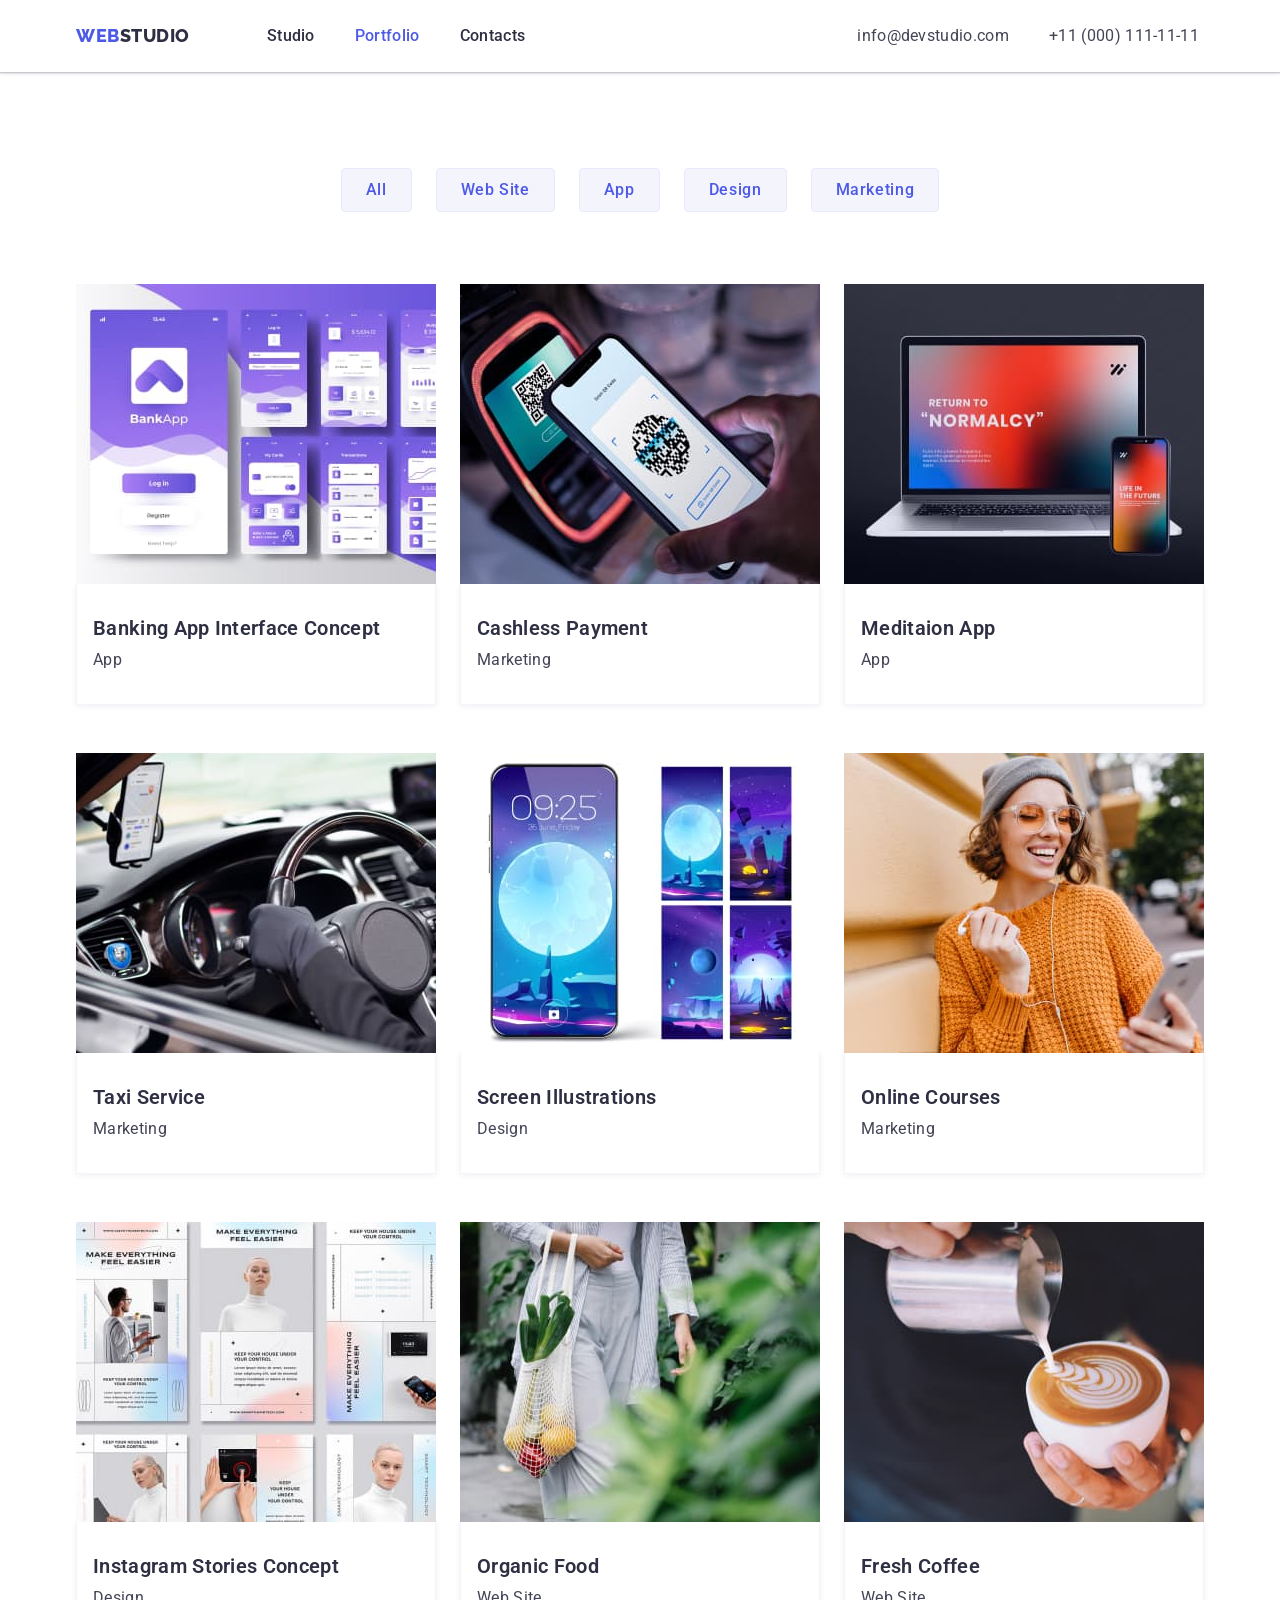
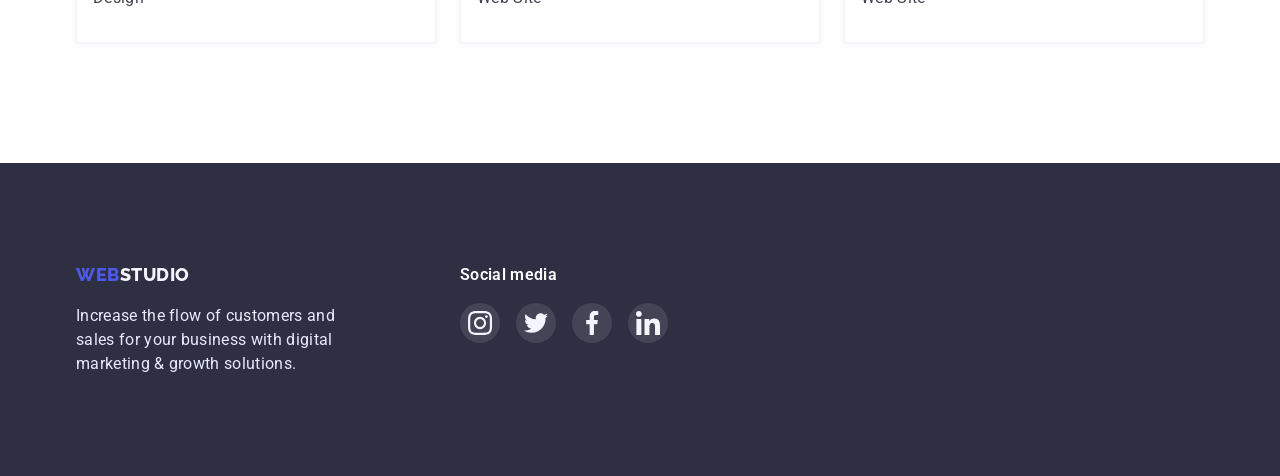
==== portfoilo.html @ e22b74cd "hw-4" ====
<!DOCTYPE html>
<html lang="en">
  <head>
    <meta charset="UTF-8" />
    <meta http-equiv="X-UA-Compatible" content="IE=edge" />
    <meta name="viewport" content="width=device-width, initial-scale=1.0" />
    <title>Document</title>
    <link rel="preconnect" href="https://fonts.googleapis.com" />
    <link rel="preconnect" href="https://fonts.gstatic.com" crossorigin />
    <link
      href="https://fonts.googleapis.com/css2?family=Raleway:wght@800&family=Roboto:wght@400;500;700;900&display=swap"
      rel="stylesheet"
    />
    <link
      rel="stylesheet"
      href="https://cdnjs.cloudflare.com/ajax/libs/modern-normalize/1.1.0/modern-normalize.min.css"
    />
    <link rel="stylesheet" href="css/styles.css" />
  </head>
  <body>
    <header class="page-header">
      <div class="container main-nav">
        <nav class="main-nav">
          <!--Logo-->
          <a class="logo" href="./index.html">
            <span class="logo-part">Web</span>studio
          </a>
          <!--Navigation-->
          <ul class="site-nav list">
            <li class="item"><a href="./index.html" class="link">Studio</a></li>
            <li class="item">
              <a href="./portfoilo.html" class="link current">Portfolio</a>
            </li>
            <li class="item"><a href="/" class="link">Contacts</a></li>
          </ul>
        </nav>
        <!--Contacts-->
        <ul class="contacts list">
          <li class="item">
            <a href="mailto:info@devstudio.com" class="contacts-link"
              >info@devstudio.com</a
            >
          </li>
          <li class="item">
            <a href="tel:+110001111111" class="contacts-link"
              >+11 (000) 111-11-11</a
            >
          </li>
        </ul>
      </div>
    </header>

    <main>
      <section class="section toppadding">
        <div class="container">
          <h1 class="section-title secret-name">Portfolio</h1>
          <!--Filter-->
          <h2 class="section-title secret-name">Navigation</h2>
          <ul class="filter list">
            <li class="item">
              <button class="button secondary" type="button">All</button>
            </li>
            <li class="item">
              <button class="button secondary" type="button">Web Site</button>
            </li>
            <li class="item">
              <button class="button secondary" type="button">App</button>
            </li>
            <li class="item">
              <button class="button secondary" type="button">Design</button>
            </li>
            <li class="item">
              <button class="button secondary" type="button">Marketing</button>
            </li>
          </ul>
          <!-- Work Illustrations -->
          <h2 class="section-title secret-name">Works</h2>
          <ul class="work-list list">
            <li class="item">
              <img
                class="image"
                src="./images/banking_app.jpg"
                alt="Interface of banking app"
                width="360"
                height="300"
              />
              <div class="work-content">
                <h3 class="title">Banking App Interface Concept</h3>
                <p>App</p>
              </div>
            </li>
            <li class="item">
              <img
                class="image"
                src="./images/qr.jpg"
                alt="Scanning QR code"
                width="360"
                height="300"
              />
              <div class="work-content">
                <h3 class="title">Cashless Payment</h3>
                <p>Marketing</p>
              </div>
            </li>
            <li class="item">
              <img
                class="image"
                src="./images/meditaion_app_on_iphone_and_macbook.jpg"
                alt="App on gadjets"
                width="360"
                height="300"
              />
              <div class="work-content">
                <h3 class="title">Meditaion App</h3>
                <p>App</p>
              </div>
            </li>
            <li class="item">
              <img
                class="image"
                src="./images/driver_in_car.jpg"
                alt="Driver in taxi"
                width="360"
                height="300"
              />
              <div class="work-content">
                <h3 class="title">Taxi Service</h3>
                <p>Marketing</p>
              </div>
            </li>
            <li class="item">
              <img
                class="image"
                src="./images/screen_illustrations.jpg"
                alt="Screen Illustrations"
                width="360"
                height="300"
              />
              <div class="work-content">
                <h3 class="title">Screen Illustrations</h3>
                <p>Design</p>
              </div>
            </li>
            <li class="item">
              <img
                class="image"
                src="./images/girl_with_iphone.jpg"
                alt="Girl with iphone"
                width="360"
                height="300"
              />
              <div class="work-content">
                <h3 class="title">Online Courses</h3>
                <p>Marketing</p>
              </div>
            </li>
            <li class="item">
              <img
                class="image"
                src="./images/instagram_stories_concept.jpg"
                alt="Instagram Stories Concept"
                width="360"
                height="300"
              />
              <div class="work-content">
                <h3 class="title">Instagram Stories Concept</h3>
                <p>Design</p>
              </div>
            </li>
            <li class="item">
              <img
                class="image"
                src="./images/women_with_organic_food.jpg"
                alt="Women with organic food"
                width="360"
                height="300"
              />
              <div class="work-content">
                <h3 class="title">Organic Food</h3>
                <p>Web Site</p>
              </div>
            </li>
            <li class="item">
              <img
                class="image"
                src="./images/barista_making_coffe.jpg"
                alt="Barista making coffe"
                width="360"
                height="300"
              />
              <div class="work-content">
                <h3 class="title">Fresh Coffee</h3>
                <p>Web Site</p>
              </div>
            </li>
          </ul>
        </div>
      </section>
    </main>

    <footer class="footer">
      <div class="container">
        <!--Logo-->
        <div>
          <a href="./index.html" class="footer-logo">
            <span class="logo-part">Web</span>studio
          </a>
          <p class="text">
            Increase the flow of customers and sales for your business with
            digital marketing & growth solutions.
          </p>
        </div>
        <div class="link-container">
          <h2 class="links-header">Social media</h2>
          <ul class="social-links footer list">
            <li>
              <a href="/" class="icon footer">
                <svg width="24px" height="24px">
                  <use href="./images/icons.svg#icon-instagram"></use>
                </svg>
              </a>
            </li>
            <li>
              <a href="/" class="icon footer">
                <svg width="24px" height="24px">
                  <use href="./images/icons.svg#icon-twitter"></use>
                </svg>
              </a>
            </li>
            <li>
              <a href="/" class="icon footer">
                <svg width="24px" height="24px">
                  <use href="./images/icons.svg#icon-facebook"></use>
                </svg>
              </a>
            </li>
            <li>
              <a href="/" class="icon footer">
                <svg width="24px" height="24px">
                  <use href="./images/icons.svg#icon-linkedin"></use>
                </svg>
              </a>
            </li>
          </ul>
        </div>
      </div>
    </footer>
  </body>
</html>
---- css/styles.css ----
/* цвет основного текста #434455;
вторичный цвет текста #2E2F42;
белый #FFFFFF;
акцент #4D5AE5; 
Вторичный цвет фона #F4F4FD;
#E7E9FC;
*/

:root {
	--primary-text-color: #434455;
	--title-text-color: #2E2F42;
	--accent-color: #4D5AE5;
	--primary-white-color: #FFFFFF;
	--secondary-white-color: #F4F4FD;
	--footer-white-color: #E7E9FC;

	--main-font-family: Roboto,
		sans-serif;
	--main-font-size: 16px;
	--main-line-height: 1.5;
	--section-title-font-size: 36px;
	--section-title-line-height: 1.11;
	--title-font-size: 20px;
	--title-line-height: 1.2;
	--main-letter-spacing: 0.02em;
	--btn-letter-spacing: 0.04em;

	--main-box-shadow: 0px 1px 6px rgba(46, 47, 66, 0.08),
		0px 1px 1px rgba(46, 47, 66, 0.16),
		0px 2px 1px rgba(46, 47, 66, 0.08);
}

.list {
	list-style: none;
}

.secret-name {
	position: absolute;
	width: 1px;
	height: 1px;
	margin: -1px;
	padding: 0;
	overflow: hidden;
	border: 0;
	clip: rect(0 0 0 0);
}

h1,
h2,
h3,
h4,
h5,
h6,
p,
ul {
	padding: 0;
	margin: 0;
}

img {
	display: block;
	max-width: 100%;
}

body {
	color: var(--primary-text-color);
	background-color: var(--primary-white-color);
	font-family: var(--main-font-family);
	font-size: var(--main-font-size);
	line-height: var(--main-line-height);
	letter-spacing: var(--main-letter-spacing);
}

.container {
	padding-left: 15px;
	padding-right: 15px;
	margin-left: auto;
	margin-right: auto;
	width: 1158px;
}

/* Logo */
.logo,
.footer-logo {
	color: var(--title-text-color);
	font-family: Raleway, sans-serif;
	font-weight: 800;
	font-size: 18px;
	line-height: 1.33;
	letter-spacing: 0.03em;
	text-transform: uppercase;
	text-decoration: none;
}

.logo-part {
	color: var(--accent-color);
}

/* Page header */
.page-header {
	box-shadow: 0px 2px 1px rgba(46, 47, 66, 0.08), 0px 1px 1px rgba(46, 47, 66, 0.16), 0px 1px 6px rgba(46, 47, 66, 0.08);
}

/* Site nav */

.main-nav {
	display: flex;
	align-items: center;
}

.site-nav {
	display: flex;
	margin-left: 77px;
}

.site-nav .item:not(:last-child) {
	margin-right: 40px;
}

.site-nav .link {
	display: block;
	padding-top: 24px;
	padding-bottom: 24px;

	color: var(--title-text-color);
	font-weight: 500;
	text-decoration: none;
}

.contacts {
	display: flex;
	margin-left: 332px;
}

.contacts-link {
	color: var(--primary-text-color);
	text-decoration: none;
}

.contacts .item+.item {
	margin-left: 40px;
}

.site-nav .link:hover,
.contacts-link:hover,
.site-nav .link:focus,
.contacts-link:focus {
	color: var(--accent-color);
}

.site-nav .link.current {
	color: var(--accent-color);
}

/* Index.html */

/* Hero */

.hero {
	padding-top: 192px;
	padding-bottom: 192px;

	text-align: center;

	background-color: var(--title-text-color);

	max-width: 1440px;
	min-height: 600px;
	margin-left: auto;
	margin-right: auto;
	background-image:
		linear-gradient(to right, rgba(46, 47, 66, 0.7), rgba(46, 47, 66, 0.7)),
		url('../images/people_office.jpg');
	background-repeat: no-repeat;
	background-position: center;
	background-size: cover;
}

.hero-title {
	width: 494px;
	margin-left: auto;
	margin-right: auto;
	margin-bottom: 48px;

	color: var(--primary-white-color);
	font-weight: 600;
	font-size: 56px;
	line-height: 1.07;
}

/* Section */

.section {
	padding-top: 120px;
	padding-bottom: 120px;
}

.section.no-toppadding {
	padding-top: 0;
}

.toppadding {
	padding-top: 96px;
}

.section-title {
	margin-bottom: 72px;

	color: var(--title-text-color);
	font-weight: 600;
	font-size: var(--section-title-font-size);
	line-height: var(--section-title-line-height);
	text-align: center;
	text-transform: capitalize;
}

/* Features, Team, Examples */

.descr-list,
.team-list {
	display: flex;
}

.descr-list .item,
.team-list .card {
	width: 264px;
	margin-right: 24px;
}

.advantages {
	background-color: var(--secondary-white-color);
	border-radius: 4px;
	height: 112px;
	padding: 24px 100px;
	margin-bottom: 8px;
}

.example-list,
.work-list {
	display: flex;
	flex-wrap: wrap;
}

.example-list .item,
.work-list .item {
	width: 360px;
	margin-right: 24px;
	margin-bottom: 48px;
}

.work-list .item:hover {
	box-shadow: var(--main-box-shadow);
}

.work-content {
	border-left: 0.5px solid #F4F4FD;
	border-right: 0.5px solid #F4F4FD;
	border-bottom: 0.5px solid #F4F4FD;
	box-shadow: 0px 1px 6px rgba(46, 47, 66, 0.08);
}

.work-content {
	padding: 32px 16px;
}

.card-content {
	padding: 32px 16px;
	text-align: center;
}


.descr-list .item:nth-child(4n),
.team-list .card:nth-child(4n),
.example-list .item:nth-child(3n),
.work-list .item:nth-child(3n) {
	margin-right: 0;
}

.example-list .item:nth-last-child(-n+3),
.work-list .item:nth-last-child(-n+3) {
	margin-bottom: 0;
}

.descr-list .title,
.team-list .title,
.work-list .title {
	margin-bottom: 8px;

	color: var(--title-text-color);
	font-weight: 600;
	font-size: var(--title-font-size);
	line-height: var(--title-line-height);
}

.social-links {
	margin-top: 8px;
	display: inline-flex;
	gap: 24px;
}

.icon {
	display: flex;
	background: var(--accent-color);
	width: 40px;
	height: 40px;
	border-radius: 50%;
	justify-content: center;
	align-items: center;
}

.team {
	background-color: var(--secondary-white-color);
}

.card {
	background-color: var(--primary-white-color);
	width: 264px;

	box-shadow: var(--main-box-shadow);
	border-radius: 0px 0px 4px 4px;
}

/* Customers */

.customers-list {
	display: flex;
	gap: 24px;
}

.customers-list li {
	width: calc((100% - 120px) / 6);
	height: 88px;
}

.customer {
	display: inline-flex;
	align-items: center;
	justify-content: center;
	width: 100%;
	height: 100%;
	border: 1px solid #8E8F99;
	border-radius: 4px;
	fill: #8E8F99;
}

.customer:hover,
.customer:focus {
	border-color: var(--accent-color);
	fill: var(--accent-color);
}

/* Filter */

.filter {
	margin-bottom: 72px;
	display: flex;
	justify-content: center;
}

.filter .item:not(:last-child) {
	margin-right: 24px;
}

/* Button */

.button {
	padding: 12px 24px;

	color: var(--title-text-color);
	background-color: var(--primary-white-color);
	cursor: pointer;
	font-weight: 500;
	letter-spacing: var(--btn-letter-spacing);

	border: 1px solid transparent;
	border-radius: 4px;
}

.button.primary {
	padding: 16px 32px;

	color: var(--primary-white-color);
	background-color: var(--accent-color);

	box-shadow: var(--main-box-shadow);
}

.button.secondary {
	color: var(--accent-color);
	background-color: var(--secondary-white-color);

	border-color: var(--footer-white-color);
}

.button.primary:hover,
.button.primary:focus {
	background-color: #404BBF;

	box-shadow: 0px 4px 4px rgba(0, 0, 0, 0.15);
}

.button.secondary:hover,
.button.secondary:focus {
	color: var(--primary-white-color);
	background-color: var(--accent-color);

	border-color: var(--accent-color);
	box-shadow: 0px 3px 1px rgba(0, 0, 0, 0.1), 0px 2px 1px rgba(0, 0, 0, 0.08), 0px 2px 2px rgba(0, 0, 0, 0.12);
}

/* Footer */

.footer-logo {
	display: inline-block;

	color: var(--secondary-white-color);
}

.footer {
	background-color: var(--title-text-color);
}

footer {
	padding-top: 100px;
	padding-bottom: 100px;
}

.footer .container {
	display: flex;
}

.footer .text {
	width: 264px;
	margin-top: 16px;

	color: var(--footer-white-color);
	font-size: var(--main-font-size);
	line-height: var(--main-line-height);
	letter-spacing: var(--main-letter-spacing);

}

.links-header {
	font-weight: 600;
	font-size: inherit;
	letter-spacing: 0.02em;
	color: var(--primary-white-color);
}

.link-container {
	margin-left: 120px;
}

.social-links.footer {
	margin-top: 16px;
	gap: 16px;
}

.icon.footer {
	background: rgba(255, 255, 255, 0.1);
}

.icon.footer:hover,
.icon.footer:focus {
	background: #31D0AA;
}
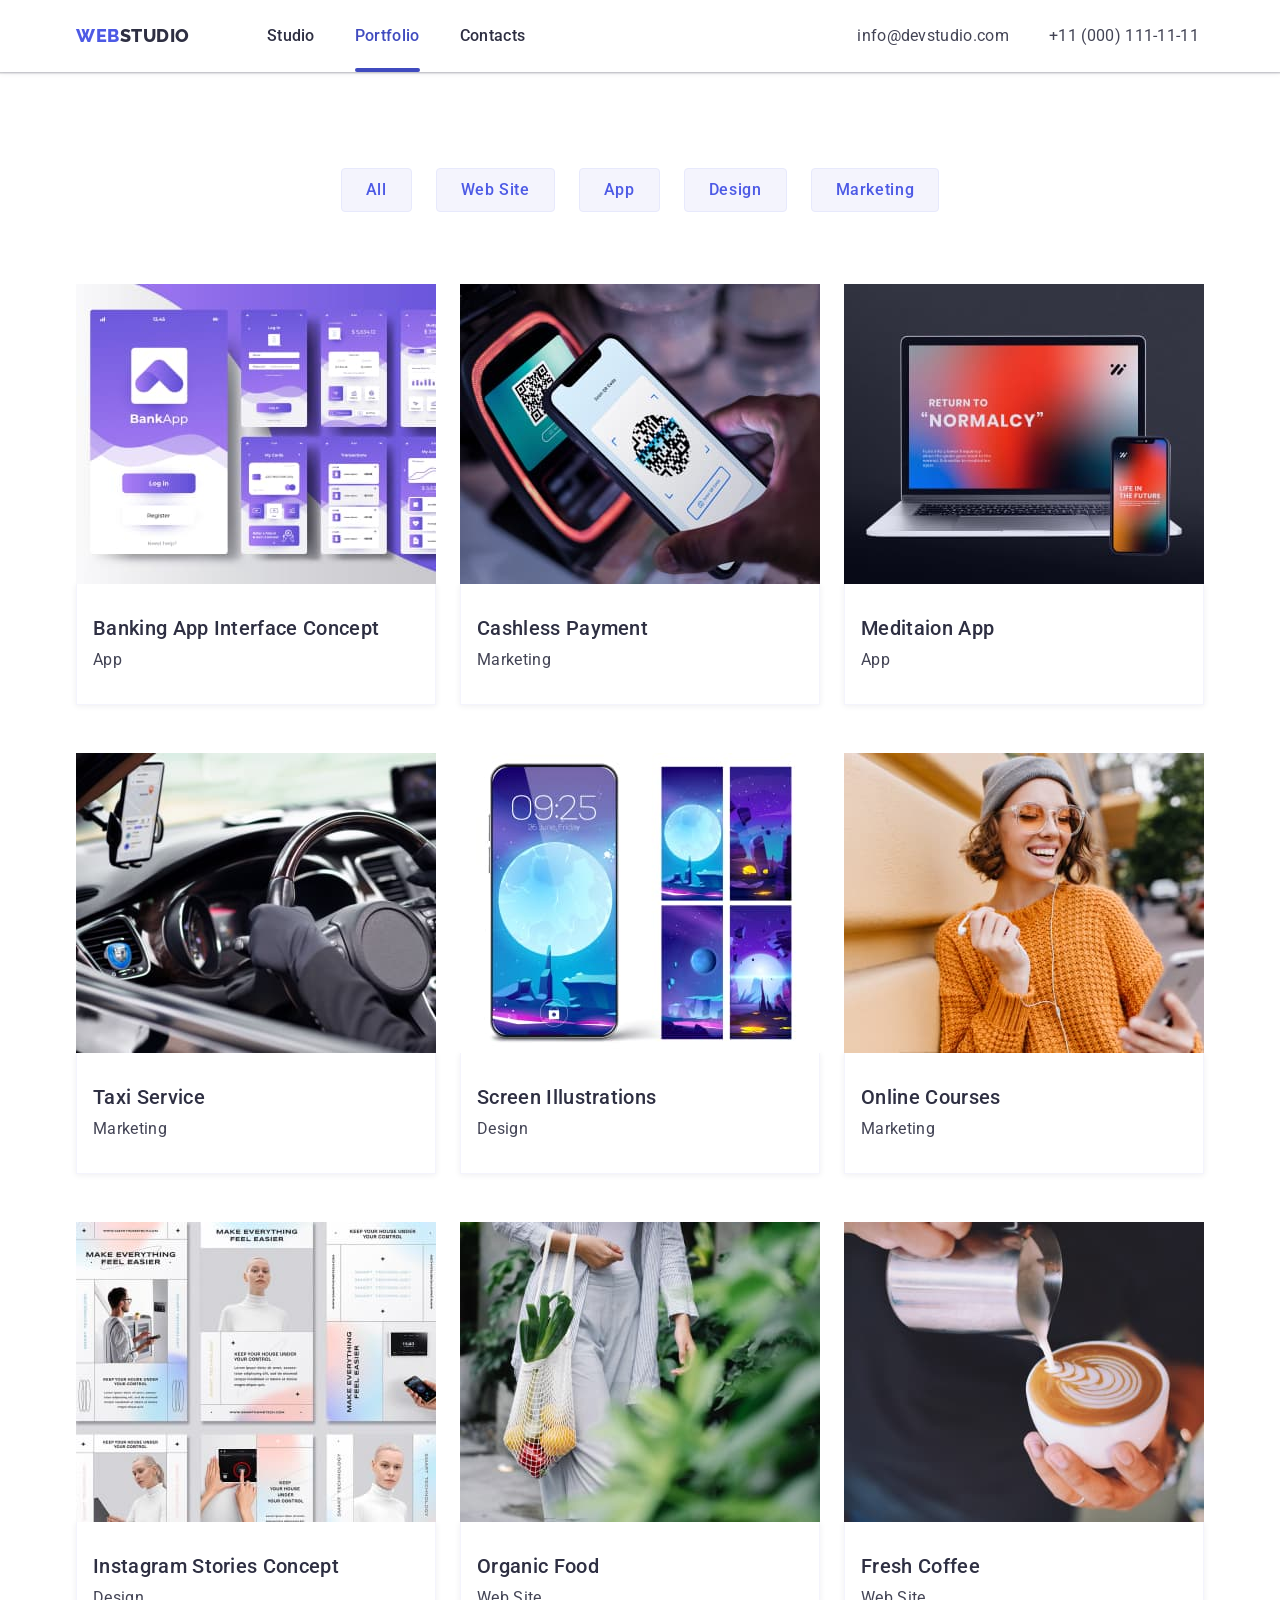
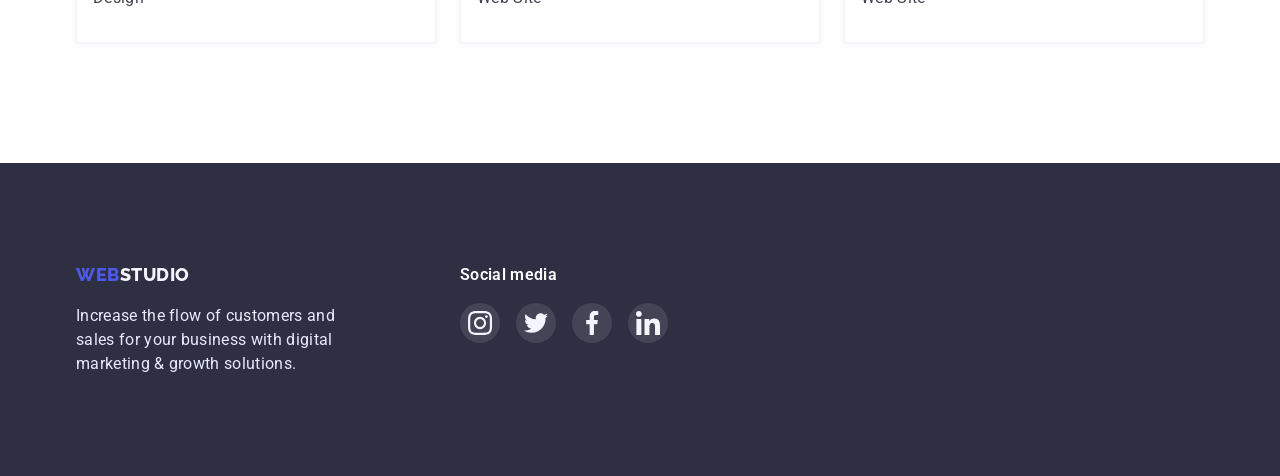
==== commit 88885b4c: "modal" ====
--- a/portfoilo.html
+++ b/portfoilo.html
@@ -77,117 +77,198 @@
           <h2 class="section-title secret-name">Works</h2>
           <ul class="work-list list">
             <li class="item">
-              <img
-                class="image"
-                src="./images/banking_app.jpg"
-                alt="Interface of banking app"
-                width="360"
-                height="300"
-              />
+              <div class="work-thumb">
+                <img
+                  class="image"
+                  src="./images/banking_app.jpg"
+                  alt="Interface of banking app"
+                  width="360"
+                  height="300"
+                />
+                <div class="work-descr">
+                  <p>
+                    14 Stylish and User-Friendly App Design Concepts · Task
+                    Manager App · Calorie Tracker App · Exotic Fruit Ecommerce
+                    App · Cloud Storage App
+                  </p>
+                </div>
+              </div>
               <div class="work-content">
                 <h3 class="title">Banking App Interface Concept</h3>
                 <p>App</p>
               </div>
             </li>
             <li class="item">
-              <img
-                class="image"
-                src="./images/qr.jpg"
-                alt="Scanning QR code"
-                width="360"
-                height="300"
-              />
+              <div class="work-thumb">
+                <img
+                  class="image"
+                  src="./images/qr.jpg"
+                  alt="Scanning QR code"
+                  width="360"
+                  height="300"
+                />
+                <div class="work-descr">
+									<p>
+                    14 Stylish and User-Friendly App Design Concepts · Task
+                    Manager App · Calorie Tracker App · Exotic Fruit Ecommerce
+                    App · Cloud Storage App
+                  </p>
+								</div>
+              </div>
               <div class="work-content">
                 <h3 class="title">Cashless Payment</h3>
                 <p>Marketing</p>
               </div>
             </li>
             <li class="item">
-              <img
-                class="image"
-                src="./images/meditaion_app_on_iphone_and_macbook.jpg"
-                alt="App on gadjets"
-                width="360"
-                height="300"
-              />
+              <div class="work-thumb">
+                <img
+                  class="image"
+                  src="./images/meditaion_app_on_iphone_and_macbook.jpg"
+                  alt="App on gadjets"
+                  width="360"
+                  height="300"
+                />
+                <div class="work-descr">
+									<p>
+                    14 Stylish and User-Friendly App Design Concepts · Task
+                    Manager App · Calorie Tracker App · Exotic Fruit Ecommerce
+                    App · Cloud Storage App
+                  </p>
+								</div>
+              </div>
               <div class="work-content">
                 <h3 class="title">Meditaion App</h3>
                 <p>App</p>
               </div>
             </li>
             <li class="item">
-              <img
-                class="image"
-                src="./images/driver_in_car.jpg"
-                alt="Driver in taxi"
-                width="360"
-                height="300"
-              />
+              <div class="work-thumb">
+                <img
+                  class="image"
+                  src="./images/driver_in_car.jpg"
+                  alt="Driver in taxi"
+                  width="360"
+                  height="300"
+                />
+                <div class="work-descr">
+									<p>
+                    14 Stylish and User-Friendly App Design Concepts · Task
+                    Manager App · Calorie Tracker App · Exotic Fruit Ecommerce
+                    App · Cloud Storage App
+                  </p>
+								</div>
+              </div>
               <div class="work-content">
                 <h3 class="title">Taxi Service</h3>
                 <p>Marketing</p>
               </div>
             </li>
             <li class="item">
-              <img
-                class="image"
-                src="./images/screen_illustrations.jpg"
-                alt="Screen Illustrations"
-                width="360"
-                height="300"
-              />
+              <div class="work-thumb">
+                <img
+                  class="image"
+                  src="./images/screen_illustrations.jpg"
+                  alt="Screen Illustrations"
+                  width="360"
+                  height="300"
+                />
+                <div class="work-descr">
+									<p>
+                    14 Stylish and User-Friendly App Design Concepts · Task
+                    Manager App · Calorie Tracker App · Exotic Fruit Ecommerce
+                    App · Cloud Storage App
+                  </p>
+								</div>
+              </div>
               <div class="work-content">
                 <h3 class="title">Screen Illustrations</h3>
                 <p>Design</p>
               </div>
             </li>
             <li class="item">
-              <img
-                class="image"
-                src="./images/girl_with_iphone.jpg"
-                alt="Girl with iphone"
-                width="360"
-                height="300"
-              />
+              <div class="work-thumb">
+                <img
+                  class="image"
+                  src="./images/girl_with_iphone.jpg"
+                  alt="Girl with iphone"
+                  width="360"
+                  height="300"
+                />
+                <div class="work-descr">
+									<p>
+                    14 Stylish and User-Friendly App Design Concepts · Task
+                    Manager App · Calorie Tracker App · Exotic Fruit Ecommerce
+                    App · Cloud Storage App
+                  </p>
+								</div>
+              </div>
               <div class="work-content">
                 <h3 class="title">Online Courses</h3>
                 <p>Marketing</p>
               </div>
             </li>
             <li class="item">
-              <img
-                class="image"
-                src="./images/instagram_stories_concept.jpg"
-                alt="Instagram Stories Concept"
-                width="360"
-                height="300"
-              />
+              <div class="work-thumb">
+                <img
+                  class="image"
+                  src="./images/instagram_stories_concept.jpg"
+                  alt="Instagram Stories Concept"
+                  width="360"
+                  height="300"
+                />
+                <div class="work-descr">
+									<p>
+                    14 Stylish and User-Friendly App Design Concepts · Task
+                    Manager App · Calorie Tracker App · Exotic Fruit Ecommerce
+                    App · Cloud Storage App
+                  </p>
+								</div>
+              </div>
               <div class="work-content">
                 <h3 class="title">Instagram Stories Concept</h3>
                 <p>Design</p>
               </div>
             </li>
             <li class="item">
-              <img
-                class="image"
-                src="./images/women_with_organic_food.jpg"
-                alt="Women with organic food"
-                width="360"
-                height="300"
-              />
+              <div class="work-thumb">
+                <img
+                  class="image"
+                  src="./images/women_with_organic_food.jpg"
+                  alt="Women with organic food"
+                  width="360"
+                  height="300"
+                />
+                <div class="work-descr">
+									<p>
+                    14 Stylish and User-Friendly App Design Concepts · Task
+                    Manager App · Calorie Tracker App · Exotic Fruit Ecommerce
+                    App · Cloud Storage App
+                  </p>
+								</div>
+              </div>
               <div class="work-content">
                 <h3 class="title">Organic Food</h3>
                 <p>Web Site</p>
               </div>
             </li>
             <li class="item">
-              <img
-                class="image"
-                src="./images/barista_making_coffe.jpg"
-                alt="Barista making coffe"
-                width="360"
-                height="300"
-              />
+              <div class="work-thumb">
+                <img
+                  class="image"
+                  src="./images/barista_making_coffe.jpg"
+                  alt="Barista making coffe"
+                  width="360"
+                  height="300"
+                />
+                <div class="work-descr">
+									<p>
+                    14 Stylish and User-Friendly App Design Concepts · Task
+                    Manager App · Calorie Tracker App · Exotic Fruit Ecommerce
+                    App · Cloud Storage App
+                  </p>
+								</div>
+              </div>
               <div class="work-content">
                 <h3 class="title">Fresh Coffee</h3>
                 <p>Web Site</p>
--- a/css/styles.css
+++ b/css/styles.css
@@ -59,6 +59,7 @@
 
 img {
 	display: block;
+
 	max-width: 100%;
 }
 
@@ -76,6 +77,7 @@
 	padding-right: 15px;
 	margin-left: auto;
 	margin-right: auto;
+
 	width: 1158px;
 }
 
@@ -145,11 +147,27 @@
 .contacts-link:hover,
 .site-nav .link:focus,
 .contacts-link:focus {
-	color: var(--accent-color);
+	color: #404BBF;
 }
 
 .site-nav .link.current {
-	color: var(--accent-color);
+	color: #404BBF;
+	position: relative;
+}
+
+.site-nav .link.current::after {
+	position: absolute;
+	display: inline-block;
+	left: 0;
+	bottom: 0;
+
+	content: '';
+	width: 100%;
+	height: 4px;
+	background-color: #404BBF;
+	border-radius: 2px;
+
+
 }
 
 /* Index.html */
@@ -157,17 +175,16 @@
 /* Hero */
 
 .hero {
+	text-align: center;
 	padding-top: 192px;
 	padding-bottom: 192px;
-
-	text-align: center;
-
-	background-color: var(--title-text-color);
+	margin-left: auto;
+	margin-right: auto;
 
 	max-width: 1440px;
 	min-height: 600px;
-	margin-left: auto;
-	margin-right: auto;
+
+	background-color: var(--title-text-color);
 	background-image:
 		linear-gradient(to right, rgba(46, 47, 66, 0.7), rgba(46, 47, 66, 0.7)),
 		url('../images/people_office.jpg');
@@ -177,10 +194,11 @@
 }
 
 .hero-title {
-	width: 494px;
 	margin-left: auto;
 	margin-right: auto;
 	margin-bottom: 48px;
+
+	width: 494px;
 
 	color: var(--primary-white-color);
 	font-weight: 600;
@@ -223,16 +241,22 @@
 
 .descr-list .item,
 .team-list .card {
+	margin-right: 24px;
+
 	width: 264px;
-	margin-right: 24px;
 }
 
 .advantages {
-	background-color: var(--secondary-white-color);
-	border-radius: 4px;
-	height: 112px;
 	padding: 24px 100px;
 	margin-bottom: 8px;
+
+	height: 112px;
+	border-radius: 4px;
+
+	background-color: var(--secondary-white-color);
+
+
+
 }
 
 .example-list,
@@ -252,6 +276,43 @@
 	box-shadow: var(--main-box-shadow);
 }
 
+.work-thumb {
+	position: relative;
+}
+
+.work-thumb::before {
+	display: inline-block;
+	position: absolute;
+	content: '';
+	width: 100%;
+	height: 100%;
+	background-color: var(--accent-color);
+	opacity: 0;
+	transition: 250ms opacity linear;
+}
+
+.work-descr {
+	position: absolute;
+	top: 40px;
+	left: 32px;
+	right: 32px;
+
+	opacity: 0;
+	transition: 250ms opacity linear;
+
+	color: var(--secondary-white-color);
+	/* background-color: var(--accent-color);
+	padding-top: 40px;
+	padding-left: 32px;
+	padding-right: 32px;
+ */
+}
+
+.work-list .item:hover .work-descr,
+.work-thumb:hover::before {
+	opacity: 1;
+}
+
 .work-content {
 	border-left: 0.5px solid #F4F4FD;
 	border-right: 0.5px solid #F4F4FD;
@@ -287,25 +348,27 @@
 	margin-bottom: 8px;
 
 	color: var(--title-text-color);
-	font-weight: 600;
+	font-weight: 500;
 	font-size: var(--title-font-size);
 	line-height: var(--title-line-height);
 }
 
 .social-links {
-	margin-top: 8px;
 	display: inline-flex;
 	gap: 24px;
+
+	margin-top: 8px;
 }
 
 .icon {
 	display: flex;
+	justify-content: center;
+	align-items: center;
+
 	background: var(--accent-color);
 	width: 40px;
 	height: 40px;
 	border-radius: 50%;
-	justify-content: center;
-	align-items: center;
 }
 
 .team {
@@ -336,8 +399,10 @@
 	display: inline-flex;
 	align-items: center;
 	justify-content: center;
+
 	width: 100%;
 	height: 100%;
+
 	border: 1px solid #8E8F99;
 	border-radius: 4px;
 	fill: #8E8F99;
@@ -463,4 +528,49 @@
 .icon.footer:hover,
 .icon.footer:focus {
 	background: #31D0AA;
+}
+
+/* Modal */
+
+.backdrop {
+	position: fixed;
+	top: 0;
+	left: 0;
+
+	width: 100%;
+	height: 100%;
+
+	background: rgba(46, 47, 66, 0.4);
+}
+
+.backdrop.is-hidden {
+	opacity: 0;
+	pointer-events: none;
+}
+
+.modal {
+	position: absolute;
+	top: 88px;
+	left: 50%;
+	transform: translate(-50%, 0);
+
+	min-height: 576px;
+	min-width: 408px;
+
+	background: #FCFCFC;
+	box-shadow: 0px 1px 1px rgba(0, 0, 0, 0.14), 0px 1px 3px rgba(0, 0, 0, 0.12), 0px 2px 1px rgba(0, 0, 0, 0.2);
+	border-radius: 4px;
+}
+
+.btn-close {
+	display: flex;
+	position: absolute;
+	top: 24px;
+	right: 24px;
+	
+	padding: 8px;
+	cursor: pointer;
+	background: #E7E9FC;
+	border: 1px solid rgba(0, 0, 0, 0.1);
+	border-radius: 50%;
 }
